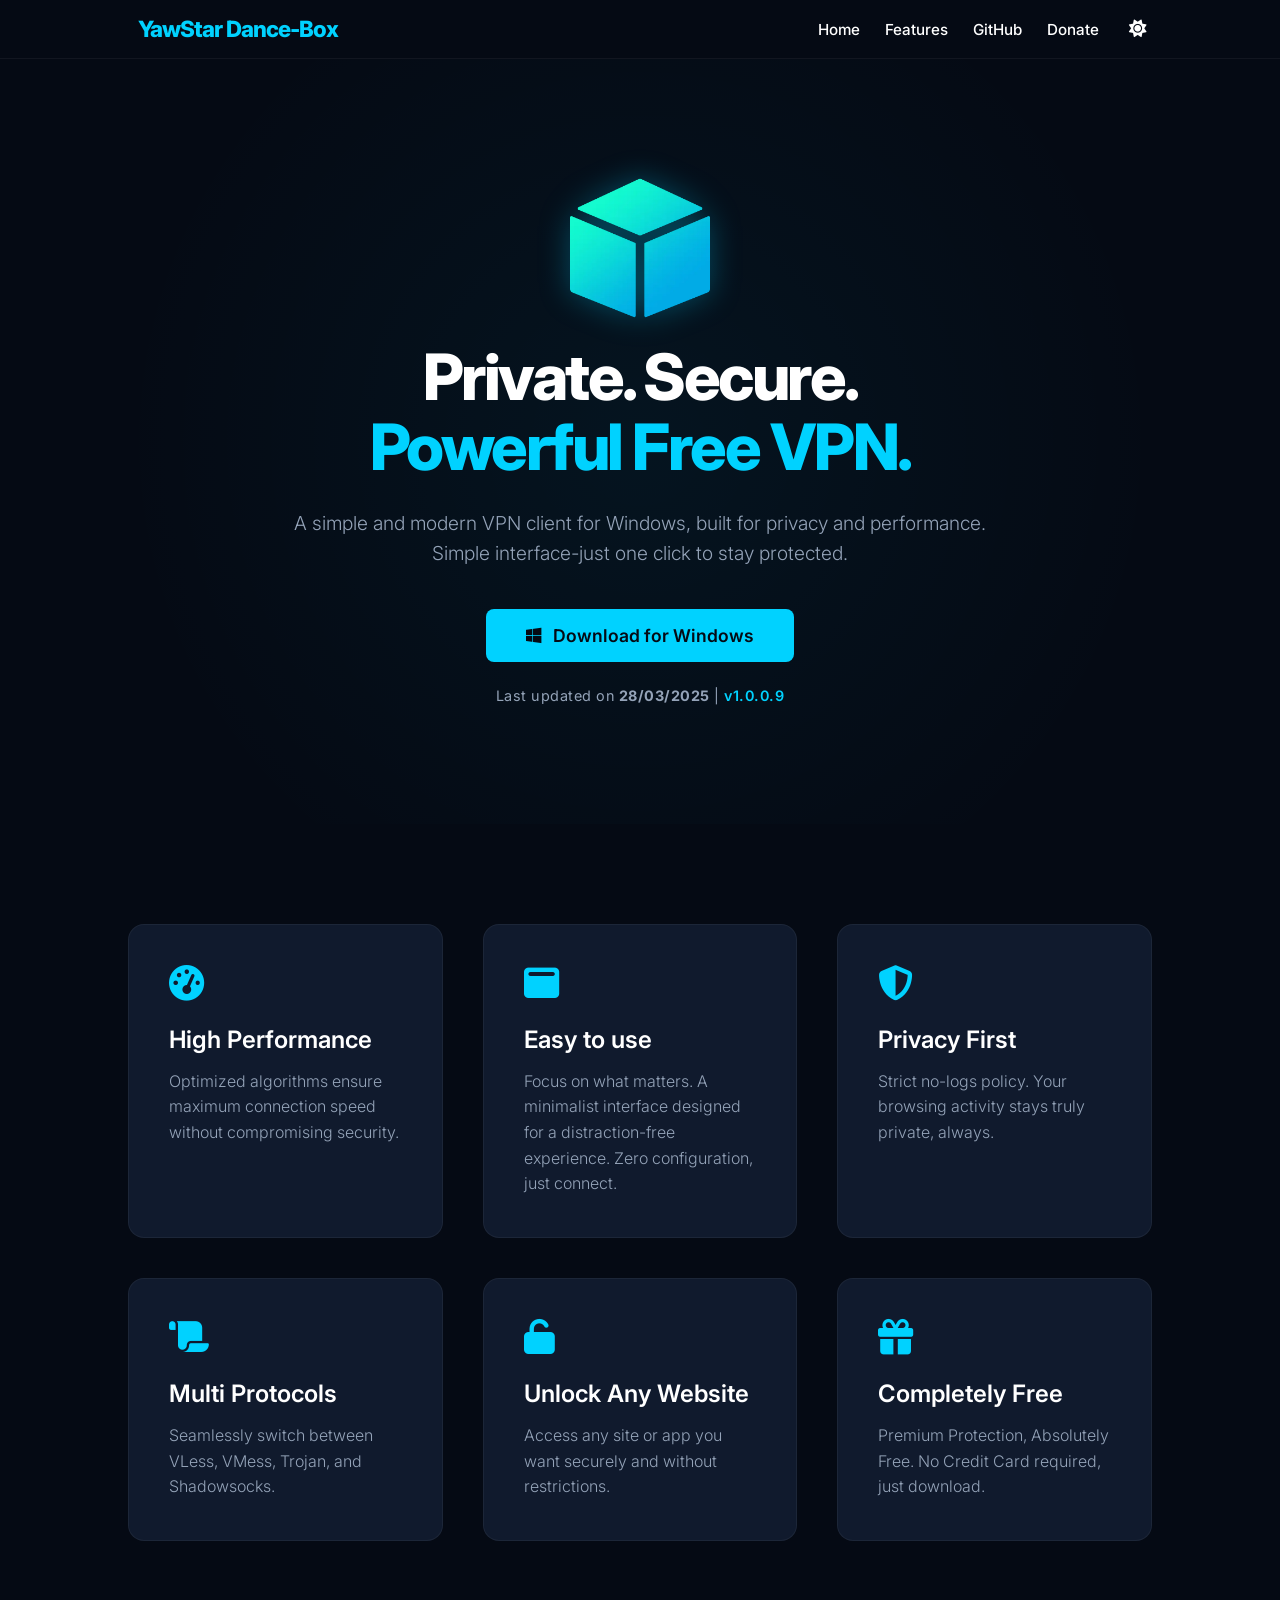
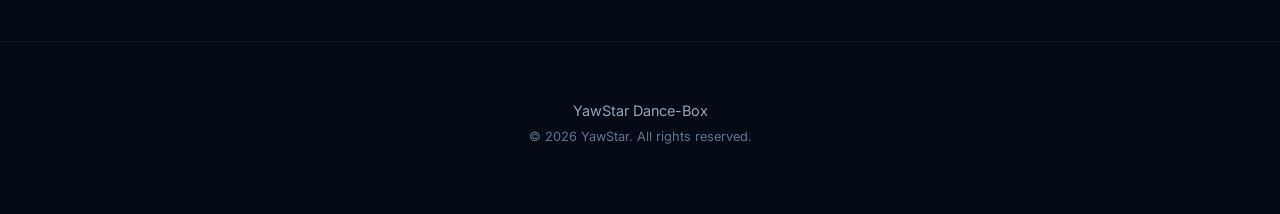
==== index.html @ ff0b96cd "Add files via upload" ====
<!DOCTYPE html>
<html lang="en">

<head>
    <meta charset="UTF-8">
    <meta name="viewport" content="width=device-width, initial-scale=1.0">
    <title>YawStar Dance-Box VPN | Modern & Secure</title>
    <link rel="icon" type="image/x-icon" href="assets/img/favicon/favicon.ico" />

    <link rel="stylesheet" href="https://cdnjs.cloudflare.com/ajax/libs/font-awesome/6.5.1/css/all.min.css">
    <link href="https://fonts.googleapis.com/css2?family=Inter:wght@300;400;600;800&display=swap" rel="stylesheet">

    <link rel="stylesheet" href="style.css">
</head>

<body>

    <nav id="navbar">
        <a href="#" class="logo">
            <i class="fa-solid"></i> YawStar Dance-Box
        </a>

        <div class="nav-right">
            <ul class="nav-links">
                <li><a href="/">Home</a></li>
                <li><a href="#features">Features</a></li>
                <li><a href="https://github.com/YawStar/Dance-Box/releases" target="_blank">GitHub</a></li>
                <li><a href="donate/">Donate</a></li>
            </ul>

            <div id="theme-toggle" class="theme-toggle" title="Toggle Light/Dark Mode">
                <i id="theme-icon" class="fa-solid fa-sun"></i>
            </div>
        </div>
    </nav>

    <section id="home" class="hero">
        <div class="hero-logo">
            <img src="assets/img/YawStar Dance-Box Logo.webp" alt="YawStar Dance-Box Logo">
        </div>

        <h1>Private. Secure.<br><span>Powerful Free VPN.</span></h1>
        <p>A simple and modern VPN client for Windows, built for privacy and performance. Simple interface-just one
            click to stay protected.</p>

        <a href="https://github.com/YawStar/Dance-Box/releases/download/version_1.0.0.9_(PreReleased)/YawStar.Dance-Box_v1.0.0.9_x64_Setup.exe"
            class="btn-cta">
            <i class="fa-brands fa-windows"></i>
            Download for Windows
        </a>

        <div class="version-info">
            Last updated on <strong>28/03/2025</strong> | <span class="version-tag">v1.0.0.9</span>
        </div>
    </section>

    <section id="features" class="features">
        <div class="feature-card">
            <i class="fa-solid fa-gauge-high"></i>
            <h3>High Performance</h3>
            <p>Optimized algorithms ensure maximum connection speed without compromising security.</p>
        </div>

        <div class="feature-card">
            <i class="fa-solid fa-window-maximize"></i>
            <h3>Easy to use</h3>
            <p>Focus on what matters. A minimalist interface designed for a distraction-free experience. Zero
                configuration, just connect.</p>
        </div>

        <div class="feature-card">
            <i class="fa-solid fa-shield-halved"></i>
            <h3>Privacy First</h3>
            <p>Strict no-logs policy. Your browsing activity stays truly private, always.</p>
        </div>

        <div class="feature-card">
            <i class="fa-solid fa-scroll"></i>
            <h3>Multi Protocols</h3>
            <p>Seamlessly switch between VLess, VMess, Trojan, and Shadowsocks.</p>
        </div>

        <div class="feature-card">
            <i class="fa-solid fa-unlock"></i>
            <h3>Unlock Any Website</h3>
            <p>Access any site or app you want securely and without restrictions.</p>
        </div>

        <div class="feature-card">
            <i class="fa-solid fa-gift"></i>
            <h3>Completely Free</h3>
            <p>Premium Protection, Absolutely Free. No Credit Card required, just download.</p>
        </div>
    </section>

    <footer>
        <p>YawStar Dance-Box</p>
        <p style="font-size: 0.8rem; color: #64748b;">&copy; 2026 YawStar. All rights reserved.</p>
    </footer>

    <script src="script.js"></script>
</body>

</html>
---- style.css ----
/* --- CSS Global Variables & Theme Management --- */
:root {
    --primary-color: #00d2ff;
    --font-main: 'Inter', sans-serif;
    --bg-body: #050a14;
    --bg-nav: #050a14;
    --text-main: #ffffff;
    --text-secondary: #94a3b8;
    --card-bg: #101a2d;
    --card-border: rgba(255, 255, 255, 0.05);
    --shadow-nav: 0 4px 15px rgba(0,0,0,0.4);
}

body.light-mode {
    --bg-body: #f8fafc;
    --bg-nav: #f8fafc;
    --text-main: #101a2d;
    --text-secondary: #64748b;
    --card-bg: #ffffff;
    --card-border: rgba(0, 0, 0, 0.1);
    --shadow-nav: 0 4px 15px rgba(0,0,0,0.05);
}

/* --- Base Reset --- */
* {
    margin: 0;
    padding: 0;
    box-sizing: border-box;
}

body {
    font-family: var(--font-main);
    background-color: var(--bg-body);
    color: var(--text-main);
    transition: background-color 0.3s ease, color 0.3s ease;
    overflow-x: hidden;
    -webkit-font-smoothing: antialiased;
}

/* --- Navbar --- */
nav {
    display: flex;
    justify-content: space-between;
    align-items: center;
    padding: 15px 10%;
    background-color: var(--bg-nav);
    position: sticky;
    top: 0;
    z-index: 1000;
    border-bottom: 1px solid var(--card-border);
    transition: background-color 0.3s ease, box-shadow 0.3s ease, border-color 0.3s ease;
}

.logo {
    font-size: 1.4rem;
    font-weight: 800;
    color: var(--primary-color);
    letter-spacing: -1px;
    display: flex;
    align-items: center;
    gap: 10px;
    text-decoration: none;
}

.nav-right {
    display: flex;
    align-items: center;
    gap: 25px;
}

.nav-links {
    display: flex;
    list-style: none;
    gap: 25px;
}

.nav-links a {
    text-decoration: none;
    color: var(--text-main);
    font-size: 0.95rem;
    font-weight: 500;
    transition: color 0.3s ease;
}

.nav-links a:hover {
    color: var(--primary-color);
}

.theme-toggle {
    cursor: pointer;
    font-size: 1.1rem;
    color: var(--text-main);
    transition: color 0.3s ease, transform 0.2s ease;
    display: flex;
    align-items: center;
    padding: 5px;
}

.theme-toggle:hover {
    color: var(--primary-color);
    transform: scale(1.1);
}

/* --- Hero Section --- */
.hero {
    display: flex;
    flex-direction: column;
    justify-content: center;
    align-items: center;
    text-align: center;
    padding: 38px 10%;
    min-height: 85vh;
    background: radial-gradient(circle at center, rgba(0, 210, 255, 0.05) 0%, rgba(5, 10, 20, 0) 70%);
}

.hero-logo {
    margin-bottom: 20px;
}

.hero-logo img {
    width: 140px;
    height: auto;
    filter: drop-shadow(0 0 15px rgba(0, 210, 255, 0.3));
}

body.light-mode .hero {
    background: radial-gradient(circle at center, rgba(0, 210, 255, 0.1) 0%, rgba(248, 250, 252, 0) 70%);
}

.hero h1 {
    font-size: 4rem;
    font-weight: 800;
    line-height: 1.1;
    margin-bottom: 25px;
    letter-spacing: -2.5px;
}

.hero h1 span {
    color: var(--primary-color);
}

.hero p {
    font-size: 1.2rem;
    color: var(--text-secondary);
    max-width: 700px;
    margin-bottom: 40px;
    font-weight: 300;
    line-height: 1.6;
}

.btn-cta {
    background-color: var(--primary-color);
    color: #050a14;
    padding: 16px 40px;
    border-radius: 8px;
    font-weight: 600;
    text-decoration: none;
    font-size: 1.1rem;
    display: flex;
    align-items: center;
    gap: 12px;
    transition: 0.3s ease, box-shadow 0.3s ease;
}

.btn-cta:hover {
    box-shadow: 0 10px 30px rgba(0, 210, 255, 0.4);
    transform: translateY(-2px);
}

.version-info {
    margin-top: 25px;
    font-size: 0.9rem;
    color: var(--text-secondary);
    font-weight: 400;
    letter-spacing: 0.5px;
}

.version-tag {
    color: var(--primary-color);
    font-weight: 600;
}

/* --- Features Section --- */
.features {
    padding: 100px 10%;
    display: grid;
    grid-template-columns: repeat(auto-fit, minmax(300px, 1fr));
    gap: 40px;
}

.feature-card {
    background-color: var(--card-bg);
    border: 1px solid var(--card-border);
    border-radius: 16px;
    padding: 40px;
    transition: 0.3s ease, border-color 0.3s ease, transform 0.3s ease;
}

.feature-card:hover {
    border-color: rgba(0, 210, 255, 0.2);
    transform: translateY(-8px);
}

.feature-card i {
    font-size: 2.2rem;
    color: var(--primary-color);
    margin-bottom: 25px;
    display: inline-block;
}

.feature-card h3 {
    font-size: 1.5rem;
    font-weight: 600;
    margin-bottom: 15px;
    color: var(--text-main);
}

.feature-card p {
    font-size: 1rem;
    color: var(--text-secondary);
    font-weight: 300;
    line-height: 1.6;
}

/* --- Footer --- */
footer {
    text-align: center;
    padding: 60px 10%;
    border-top: 1px solid var(--card-border);
    color: var(--text-secondary);
    font-size: 0.9rem;
}

footer p {
    margin-bottom: 10px;
}

/* --- Mobile Responsive --- */
@media (max-width: 768px) {
    .hero-logo img { width: 60px; }
    nav { padding: 15px 5%; }
    .nav-right, .nav-links { gap: 15px; }
    .nav-links a { font-size: 0.85rem; }
    .hero { padding: 100px 5%; }
    .hero h1 { font-size: 2.8rem; letter-spacing: -1.5px; }
    .hero p { font-size: 1rem; }
    .features { padding: 60px 5%; gap: 20px; }
    .feature-card { padding: 30px; }
}
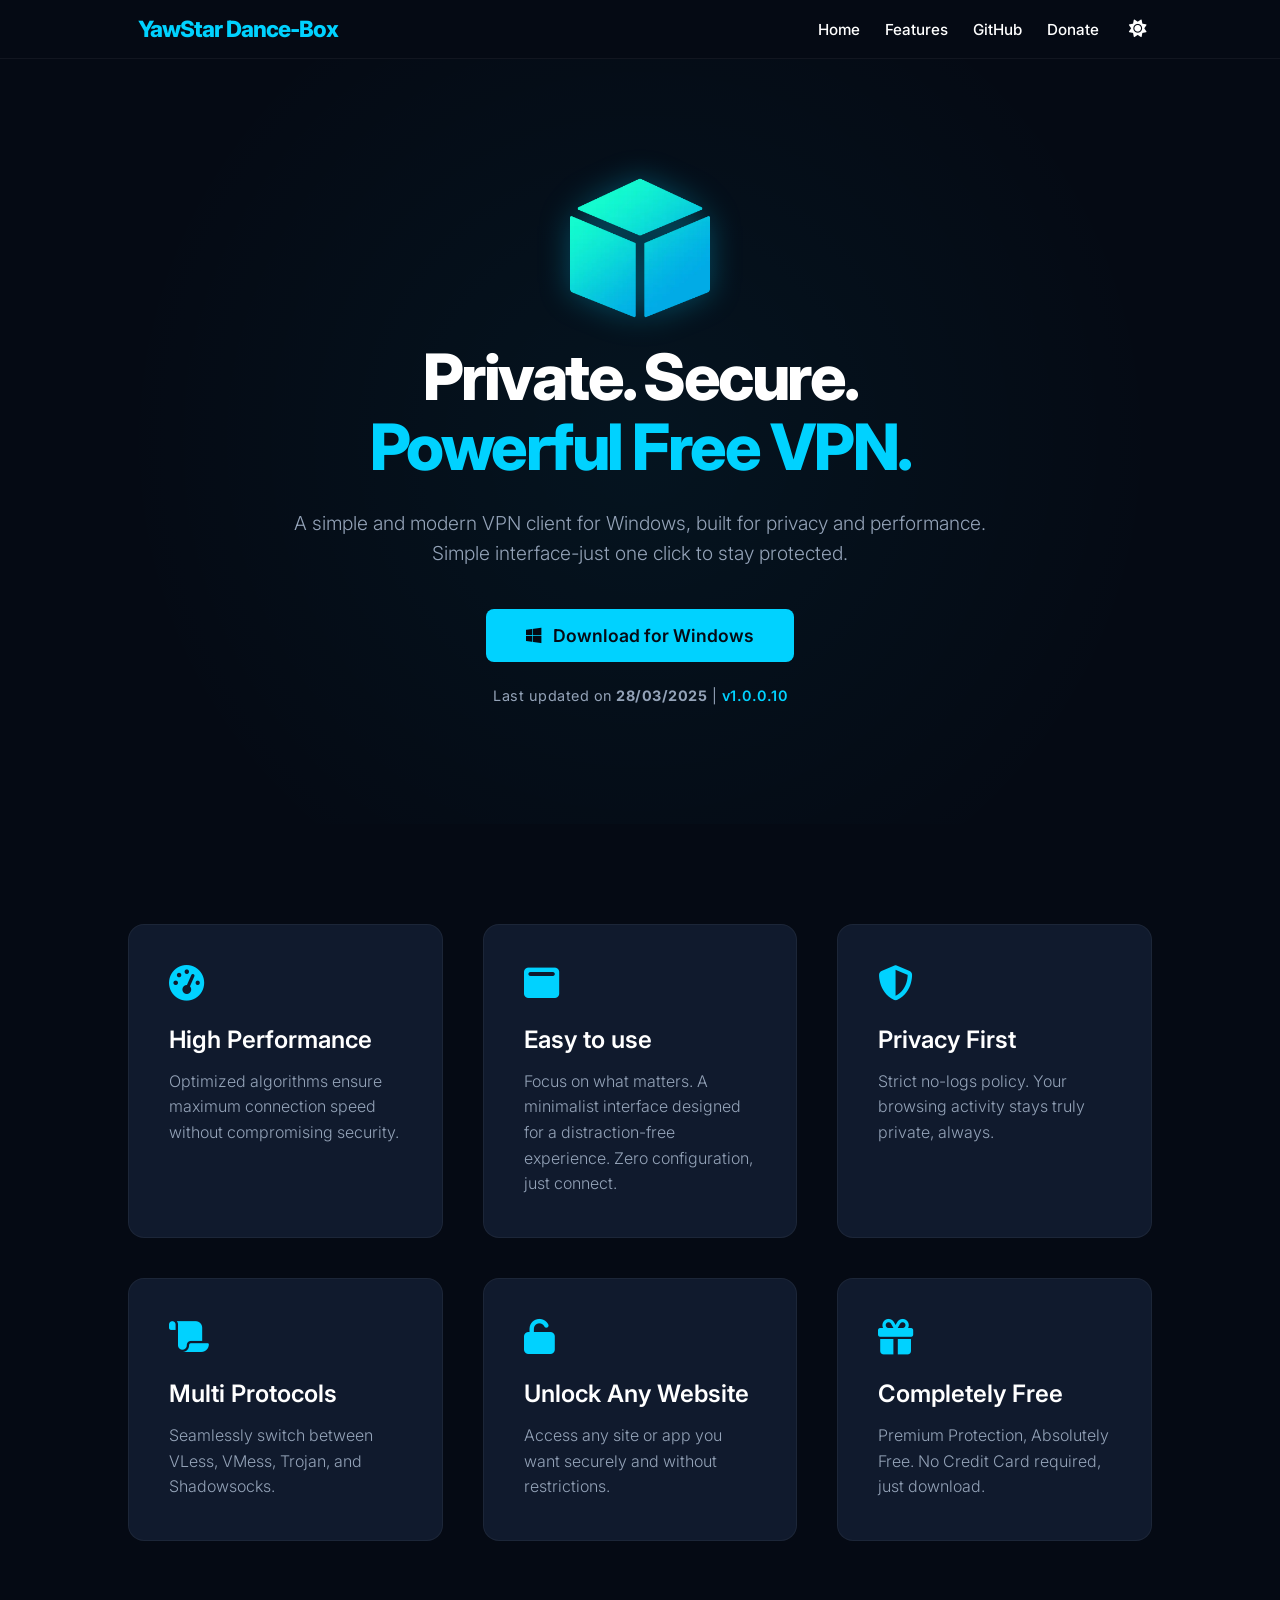
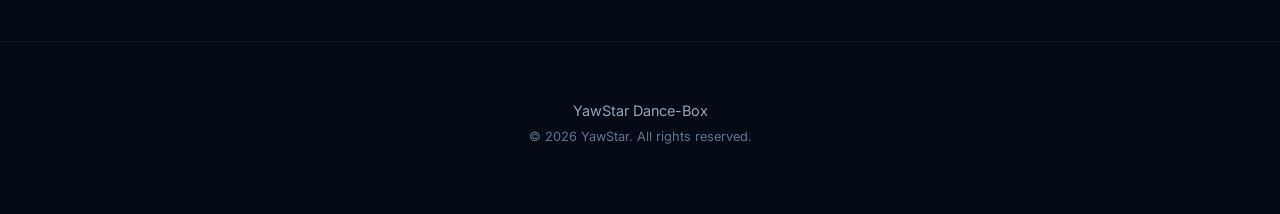
==== commit ddb88839: "Update index.html, Version 1.0.0.10 Released" ====
--- a/index.html
+++ b/index.html
@@ -43,14 +43,14 @@
         <p>A simple and modern VPN client for Windows, built for privacy and performance. Simple interface-just one
             click to stay protected.</p>
 
-        <a href="https://github.com/YawStar/Dance-Box/releases/download/version_1.0.0.9_(PreReleased)/YawStar.Dance-Box_v1.0.0.9_x64_Setup.exe"
+        <a href="https://github.com/YawStar/Dance-Box/releases/download/version_v1.0.0.10/YawStar.Dance-Box_v1.0.0.10_x64_Setup.exe"
             class="btn-cta">
             <i class="fa-brands fa-windows"></i>
             Download for Windows
         </a>
 
         <div class="version-info">
-            Last updated on <strong>28/03/2025</strong> | <span class="version-tag">v1.0.0.9</span>
+            Last updated on <strong>28/03/2025</strong> | <span class="version-tag">v1.0.0.10</span>
         </div>
     </section>
 
@@ -101,4 +101,4 @@
     <script src="script.js"></script>
 </body>
 
-</html>+</html>
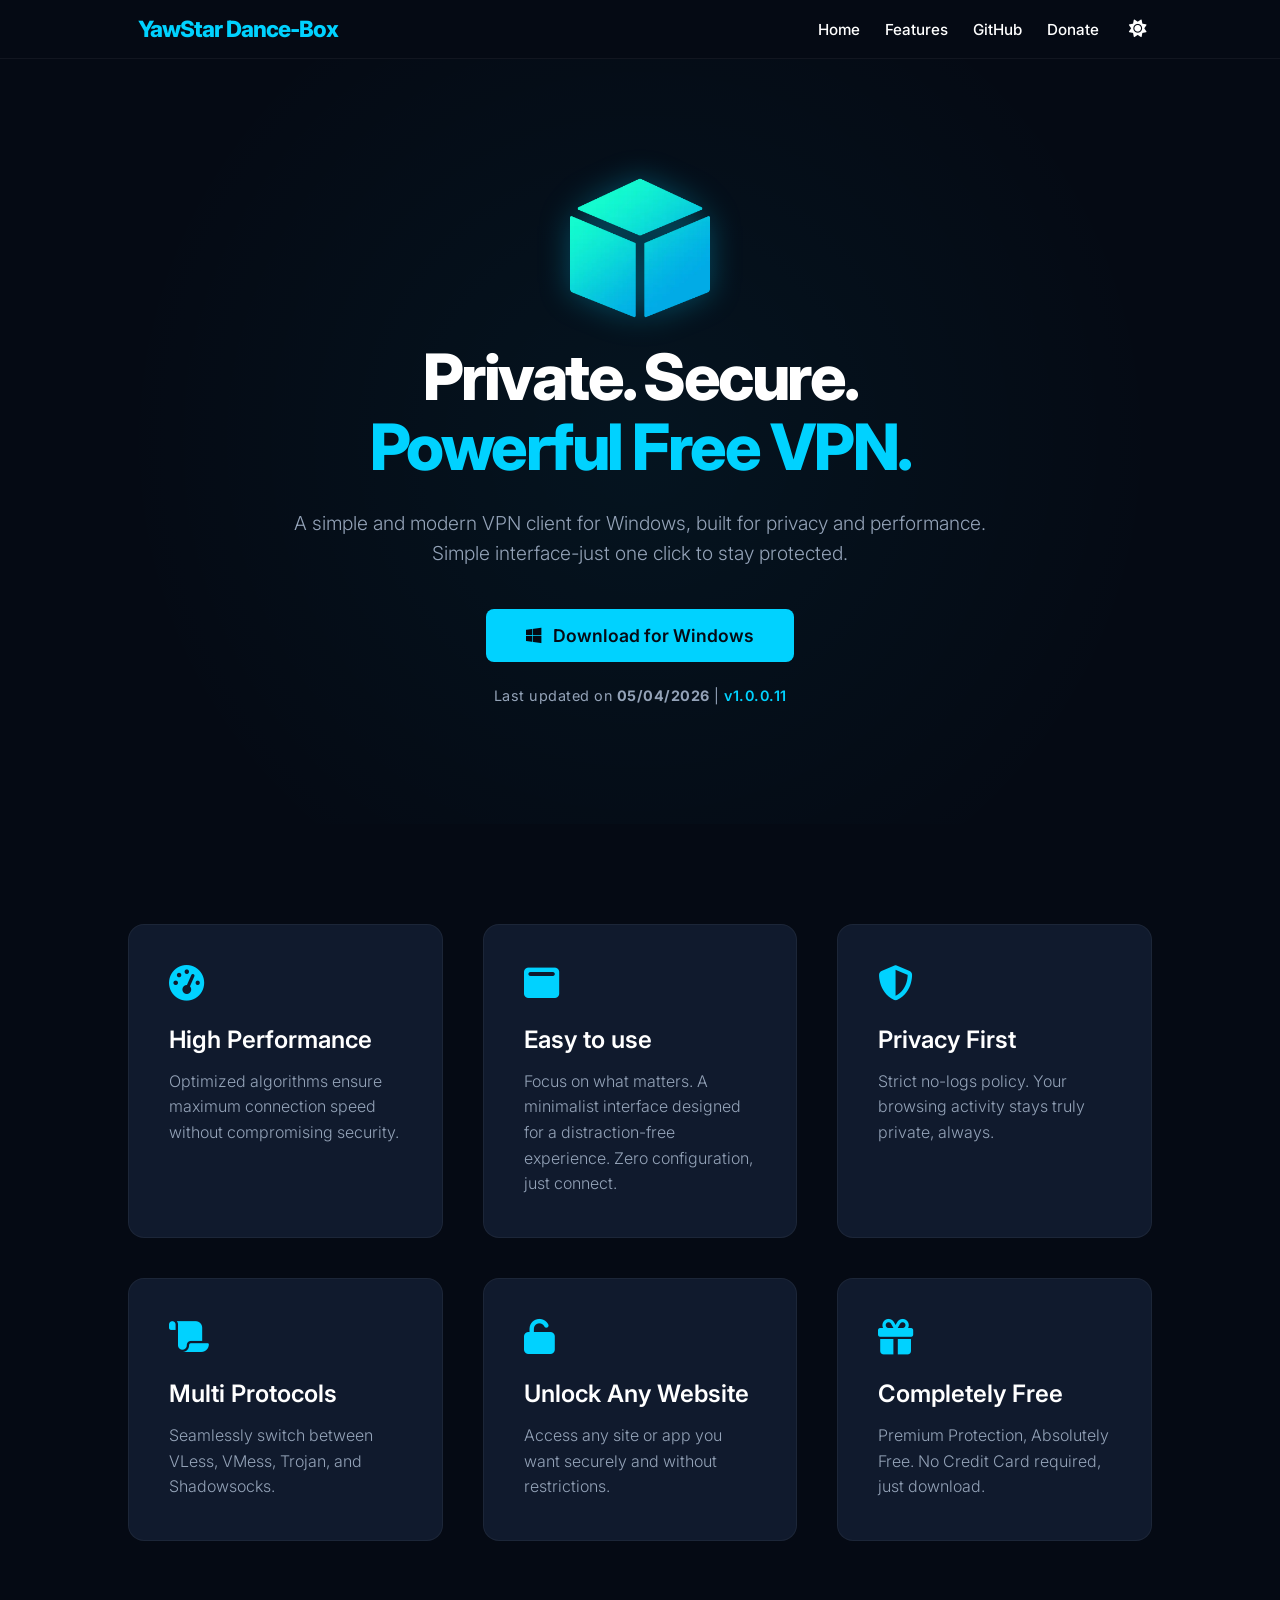
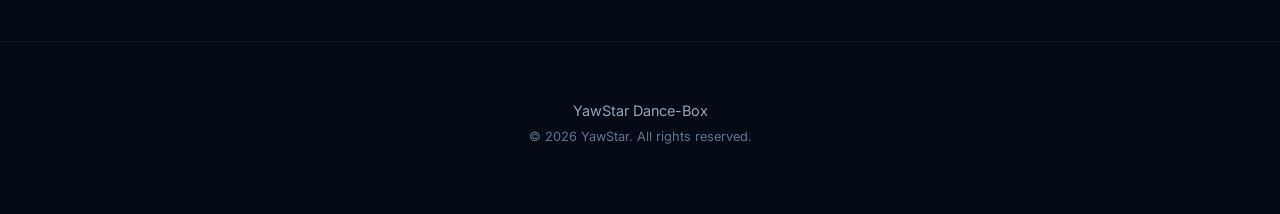
==== commit 8ba3ca1a: "Update index.html" ====
--- a/index.html
+++ b/index.html
@@ -43,14 +43,14 @@
         <p>A simple and modern VPN client for Windows, built for privacy and performance. Simple interface-just one
             click to stay protected.</p>
 
-        <a href="https://github.com/YawStar/Dance-Box/releases/download/version_v1.0.0.10/YawStar.Dance-Box_v1.0.0.10_x64_Setup.exe"
+        <a href="https://github.com/YawStar/Dance-Box/releases/download/version_v1.0.0.11/YawStar.Dance-Box_v1.0.0.11_x64_Setup.exe"
             class="btn-cta">
             <i class="fa-brands fa-windows"></i>
             Download for Windows
         </a>
 
         <div class="version-info">
-            Last updated on <strong>28/03/2025</strong> | <span class="version-tag">v1.0.0.10</span>
+            Last updated on <strong>05/04/2026</strong> | <span class="version-tag">v1.0.0.11</span>
         </div>
     </section>
 
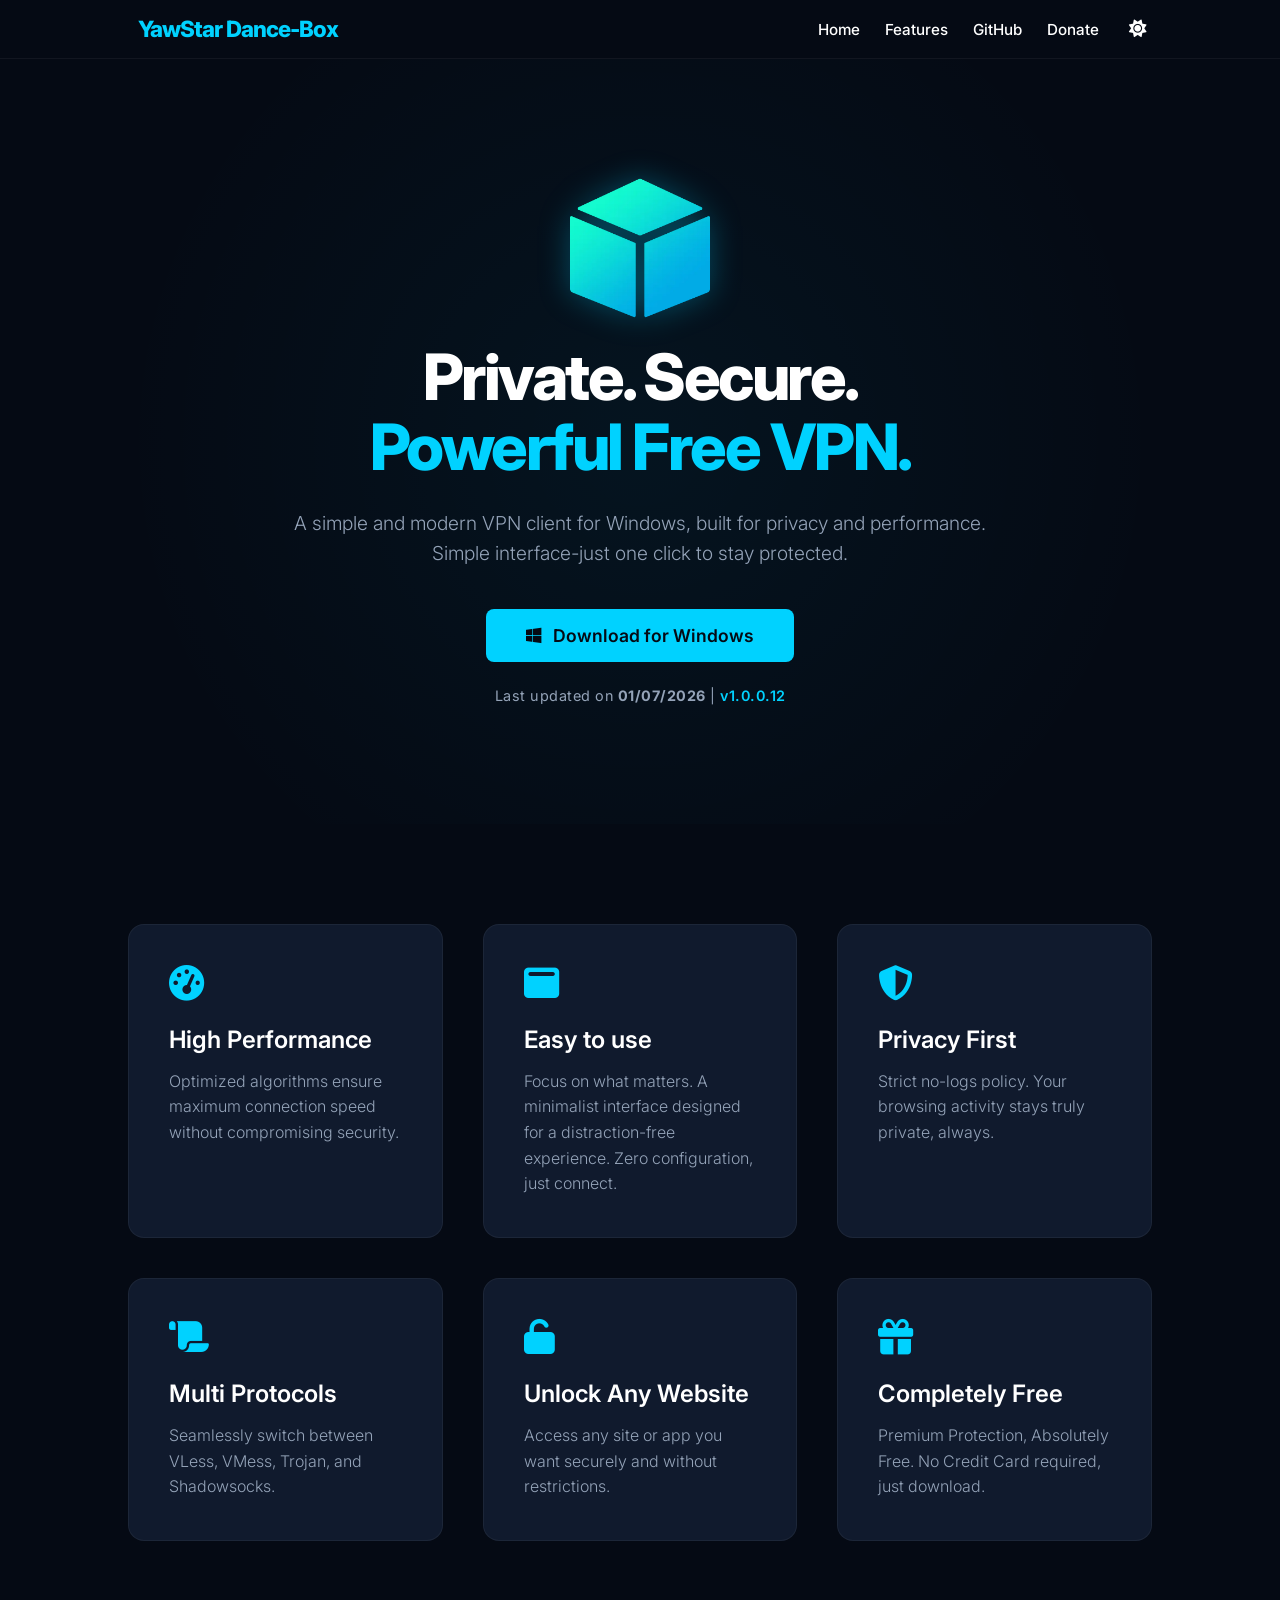
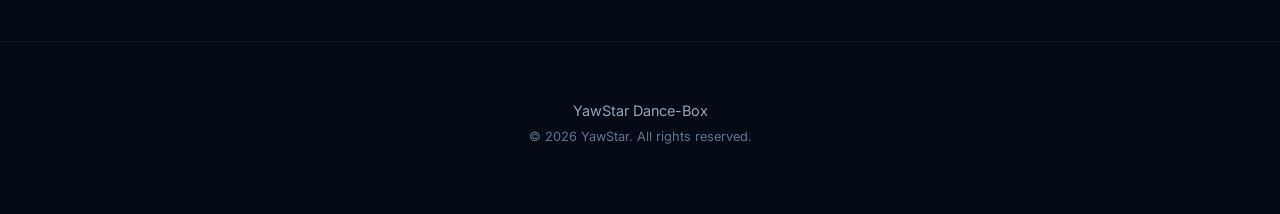
==== commit 16d110a3: "Update index.html" ====
--- a/index.html
+++ b/index.html
@@ -24,7 +24,7 @@
             <ul class="nav-links">
                 <li><a href="/">Home</a></li>
                 <li><a href="#features">Features</a></li>
-                <li><a href="https://github.com/YawStar/Dance-Box/releases" target="_blank">GitHub</a></li>
+                <li><a href="https://github.com/YawStar/Dance-Box/" target="_blank">GitHub</a></li>
                 <li><a href="donate/">Donate</a></li>
             </ul>
 
@@ -43,14 +43,14 @@
         <p>A simple and modern VPN client for Windows, built for privacy and performance. Simple interface-just one
             click to stay protected.</p>
 
-        <a href="https://github.com/YawStar/Dance-Box/releases/download/version_v1.0.0.11/YawStar.Dance-Box_v1.0.0.11_x64_Setup.exe"
+        <a href="https://github.com/YawStar/Dance-Box/releases/download/version_v1.0.0.12/YawStar.Dance-Box_v1.0.0.12_x64.exe"
             class="btn-cta">
             <i class="fa-brands fa-windows"></i>
             Download for Windows
         </a>
 
         <div class="version-info">
-            Last updated on <strong>05/04/2026</strong> | <span class="version-tag">v1.0.0.11</span>
+            Last updated on <strong>01/07/2026</strong> | <span class="version-tag">v1.0.0.12</span>
         </div>
     </section>
 
